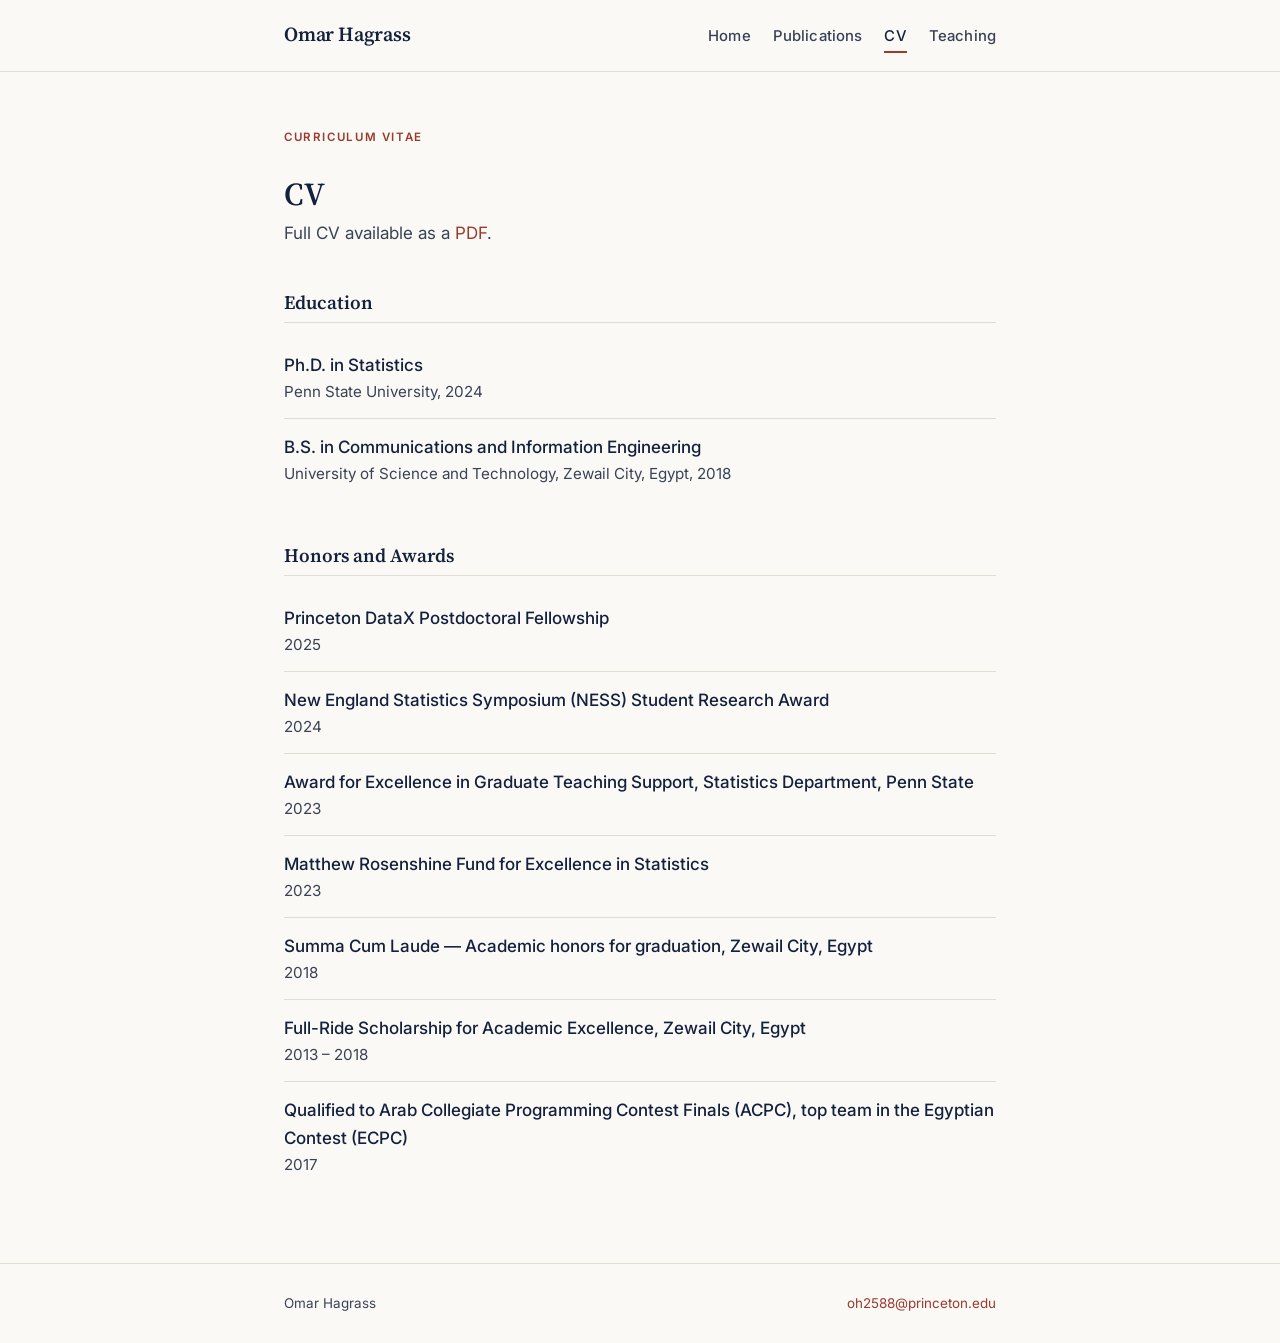
==== cv.html @ 48ccb68c "Add files via upload" ====
<!DOCTYPE html>
<html lang="en">
<head>
<meta charset="utf-8">
<meta name="viewport" content="width=device-width, initial-scale=1">
<title>CV — Omar Hagrass</title>
<meta name="description" content="Curriculum vitae of Omar Hagrass.">
<link rel="preconnect" href="https://fonts.googleapis.com">
<link rel="preconnect" href="https://fonts.gstatic.com" crossorigin>
<link href="https://fonts.googleapis.com/css2?family=Inter:wght@400;500;600&family=Source+Serif+4:opsz,wght@8..60,400;8..60,600&display=swap" rel="stylesheet">
<link rel="stylesheet" href="style.css">
</head>
<body>
<header class="site">
  <div class="nav-inner">
    <a class="brand" href="index.html">Omar Hagrass</a>
    <nav class="tabs">
      <a href="index.html">Home</a>
      <a href="publications.html">Publications</a>
      <a href="cv.html" class="active">CV</a>
      <a href="teaching.html">Teaching</a>
    </nav>
  </div>
</header>

<main>
  <div class="wrap">
    <p class="eyebrow">Curriculum Vitae</p>
    <h1 class="page-title">CV</h1>
    <p style="color:var(--ink-soft);margin:0 0 8px;">Full CV available as a <a href="https://drive.google.com/file/d/1F2kkWln57RC6JuzXL6khSQ2EGfEd1NvO/view">PDF</a>.</p>

    <section class="block">
      <h2>Education</h2>
      <div class="entry">
        <div class="primary">Ph.D. in Statistics</div>
        <div class="secondary">Penn State University, 2024</div>
      </div>
      <div class="entry">
        <div class="primary">B.S. in Communications and Information Engineering</div>
        <div class="secondary">University of Science and Technology, Zewail City, Egypt, 2018</div>
      </div>
    </section>

    <section class="block">
      <h2>Honors and Awards</h2>
      <div class="entry">
        <div class="primary">Princeton DataX Postdoctoral Fellowship</div>
        <div class="secondary">2025</div>
      </div>
      <div class="entry">
        <div class="primary">New England Statistics Symposium (NESS) Student Research Award</div>
        <div class="secondary">2024</div>
      </div>
      <div class="entry">
        <div class="primary">Award for Excellence in Graduate Teaching Support, Statistics Department, Penn State</div>
        <div class="secondary">2023</div>
      </div>
      <div class="entry">
        <div class="primary">Matthew Rosenshine Fund for Excellence in Statistics</div>
        <div class="secondary">2023</div>
      </div>
      <div class="entry">
        <div class="primary">Summa Cum Laude — Academic honors for graduation, Zewail City, Egypt</div>
        <div class="secondary">2018</div>
      </div>
      <div class="entry">
        <div class="primary">Full-Ride Scholarship for Academic Excellence, Zewail City, Egypt</div>
        <div class="secondary">2013 – 2018</div>
      </div>
      <div class="entry">
        <div class="primary">Qualified to Arab Collegiate Programming Contest Finals (ACPC), top team in the Egyptian Contest (ECPC)</div>
        <div class="secondary">2017</div>
      </div>
    </section>
  </div>
</main>

<footer class="site">
  <div class="wrap">
    <span>Omar Hagrass</span>
    <span><a href="mailto:oh2588@princeton.edu">oh2588@princeton.edu</a></span>
  </div>
</footer>
</body>
</html>
---- style.css ----
/* ===== Tokens ===== */
:root {
  --ink: #14213d;          /* deep ink blue — primary text & headings */
  --ink-soft: #3a4256;     /* secondary text */
  --paper: #faf9f6;        /* warm paper background */
  --paper-card: #ffffff;
  --rule: #e2ddd2;         /* hairline dividers */
  --accent: #9a3b2e;       /* muted oxblood — links & marks */
  --accent-soft: #c06a5d;
  --max: 760px;
}

* { box-sizing: border-box; }

html { scroll-behavior: smooth; }

body {
  margin: 0;
  background: var(--paper);
  color: var(--ink);
  font-family: "Inter", -apple-system, BlinkMacSystemFont, "Segoe UI", sans-serif;
  font-size: 17px;
  line-height: 1.65;
  -webkit-font-smoothing: antialiased;
}

h1, h2, h3 {
  font-family: "Source Serif 4", Georgia, serif;
  color: var(--ink);
  line-height: 1.2;
  font-weight: 600;
}

a { color: var(--accent); text-decoration: none; }
a:hover { text-decoration: underline; text-underline-offset: 3px; }

/* ===== Layout ===== */
.wrap { max-width: var(--max); margin: 0 auto; padding: 0 24px; }

/* ===== Header / Nav ===== */
header.site {
  border-bottom: 1px solid var(--rule);
  background: var(--paper);
  position: sticky;
  top: 0;
  z-index: 10;
}
.nav-inner {
  max-width: var(--max);
  margin: 0 auto;
  padding: 18px 24px;
  display: flex;
  align-items: baseline;
  justify-content: space-between;
  flex-wrap: wrap;
  gap: 10px 20px;
}
.brand {
  font-family: "Source Serif 4", Georgia, serif;
  font-size: 1.25rem;
  font-weight: 600;
  color: var(--ink);
  letter-spacing: -0.01em;
}
.brand:hover { text-decoration: none; }
nav.tabs { display: flex; gap: 22px; flex-wrap: wrap; }
nav.tabs a {
  color: var(--ink-soft);
  font-size: 0.93rem;
  font-weight: 500;
  letter-spacing: 0.01em;
  padding-bottom: 2px;
}
nav.tabs a:hover { color: var(--accent); text-decoration: none; }
nav.tabs a.active {
  color: var(--ink);
  border-bottom: 2px solid var(--accent);
}

/* ===== Main ===== */
main { padding: 56px 0 72px; }

.page-title {
  font-size: 2rem;
  margin: 0 0 6px;
  letter-spacing: -0.015em;
}
.eyebrow {
  font-family: "Inter", sans-serif;
  text-transform: uppercase;
  letter-spacing: 0.14em;
  font-size: 0.72rem;
  font-weight: 600;
  color: var(--accent);
  margin: 0 0 28px;
}

/* ===== Home hero ===== */
.hero { display: flex; gap: 36px; align-items: flex-start; flex-wrap: wrap; }
.hero-photo {
  width: 170px; height: 170px; flex: none;
  border-radius: 4px;
  object-fit: cover;
  border: 1px solid var(--rule);
  filter: grayscale(12%);
}
.hero-body { flex: 1; min-width: 260px; }
.hero-body h1 { font-size: 2.2rem; margin: 0 0 4px; letter-spacing: -0.02em; }
.hero-role { color: var(--ink-soft); font-size: 1.02rem; margin: 0 0 16px; }

.links-row { display: flex; gap: 8px; flex-wrap: wrap; margin-top: 4px; }
.links-row a {
  font-size: 0.86rem;
  font-weight: 500;
  border: 1px solid var(--rule);
  border-radius: 999px;
  padding: 5px 14px;
  color: var(--ink-soft);
  background: var(--paper-card);
  transition: border-color .15s, color .15s;
}
.links-row a:hover { border-color: var(--accent-soft); color: var(--accent); text-decoration: none; }

section.block { margin-top: 44px; }
section.block h2 {
  font-size: 1.18rem;
  margin: 0 0 14px;
  padding-bottom: 8px;
  border-bottom: 1px solid var(--rule);
}
section.block p { margin: 0 0 14px; color: var(--ink-soft); }
section.block p strong, section.block p a { color: var(--ink); }
section.block p a { color: var(--accent); }

ul.clean { list-style: none; padding: 0; margin: 0; }
ul.clean.interests li {
  padding: 7px 0 7px 22px;
  position: relative;
  color: var(--ink-soft);
  border-bottom: 1px solid var(--rule);
}
ul.clean.interests li:last-child { border-bottom: none; }
ul.clean.interests li::before {
  content: "—";
  position: absolute; left: 0;
  color: var(--accent-soft);
}

/* ===== Publications ===== */
ol.pubs { list-style: none; padding: 0; margin: 0; counter-reset: pub; }
ol.pubs li {
  position: relative;
  padding: 20px 0 20px 46px;
  border-bottom: 1px solid var(--rule);
  counter-increment: pub;
}
ol.pubs li:last-child { border-bottom: none; }
ol.pubs li::before {
  content: counter(pub, decimal-leading-zero);
  position: absolute; left: 0; top: 22px;
  font-family: "Source Serif 4", Georgia, serif;
  font-size: 0.82rem;
  color: var(--accent-soft);
  font-weight: 600;
}
.pub-title { color: var(--ink); font-weight: 500; }
.pub-meta { color: var(--ink-soft); font-style: italic; }
.pub-venue { color: var(--ink); font-weight: 500; font-style: normal; }
.pub-tags { margin-top: 6px; display: flex; gap: 8px; flex-wrap: wrap; }
.pub-tags a {
  font-size: 0.78rem;
  font-weight: 600;
  letter-spacing: 0.02em;
  border: 1px solid var(--rule);
  border-radius: 3px;
  padding: 2px 9px;
}
.pub-tags a:hover { border-color: var(--accent-soft); text-decoration: none; }

/* ===== CV / Teaching lists ===== */
.entry { padding: 14px 0; border-bottom: 1px solid var(--rule); }
.entry:last-child { border-bottom: none; }
.entry .primary { color: var(--ink); font-weight: 500; }
.entry .secondary { color: var(--ink-soft); font-size: 0.95rem; }

.subhead {
  font-family: "Inter", sans-serif;
  text-transform: uppercase;
  letter-spacing: 0.1em;
  font-size: 0.74rem;
  font-weight: 600;
  color: var(--ink-soft);
  margin: 26px 0 6px;
}

/* ===== Footer ===== */
footer.site {
  border-top: 1px solid var(--rule);
  padding: 28px 0;
  color: var(--ink-soft);
  font-size: 0.84rem;
}
footer.site .wrap { display: flex; justify-content: space-between; flex-wrap: wrap; gap: 8px; }

/* ===== Responsive ===== */
@media (max-width: 560px) {
  body { font-size: 16px; }
  .hero-photo { width: 120px; height: 120px; }
  .hero-body h1 { font-size: 1.8rem; }
  .page-title { font-size: 1.7rem; }
  main { padding: 36px 0 52px; }
}

@media (prefers-reduced-motion: reduce) {
  html { scroll-behavior: auto; }
}
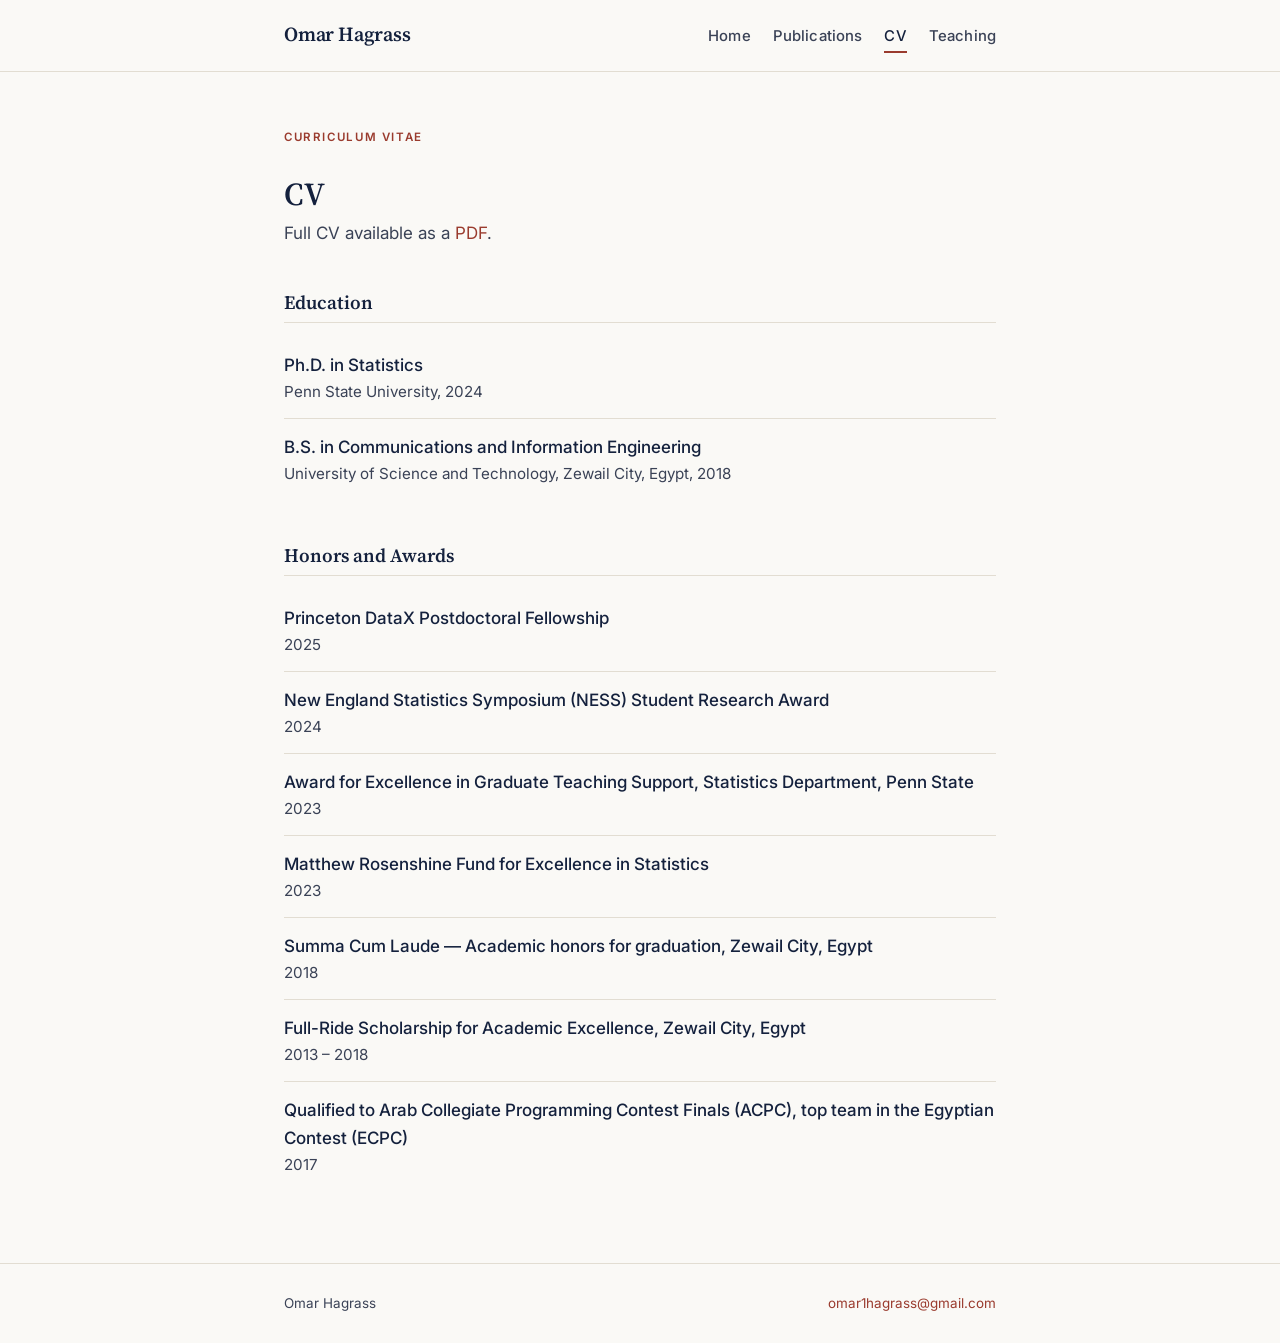
==== commit 18d4a7de: "Update cv.html" ====
--- a/cv.html
+++ b/cv.html
@@ -78,7 +78,7 @@
 <footer class="site">
   <div class="wrap">
     <span>Omar Hagrass</span>
-    <span><a href="mailto:oh2588@princeton.edu">oh2588@princeton.edu</a></span>
+    <span><a href="mailto:omar1hagrass@gmail.com">omar1hagrass@gmail.com</a></span>
   </div>
 </footer>
 </body>
--- a/style.css
+++ b/style.css
@@ -98,11 +98,9 @@
 /* ===== Home hero ===== */
 .hero { display: flex; gap: 36px; align-items: flex-start; flex-wrap: wrap; }
 .hero-photo {
-  width: 170px; height: 170px; flex: none;
-  border-radius: 4px;
-  object-fit: cover;
+  width: 240px; height: auto; flex: none;
+  border-radius: 6px;
   border: 1px solid var(--rule);
-  filter: grayscale(12%);
 }
 .hero-body { flex: 1; min-width: 260px; }
 .hero-body h1 { font-size: 2.2rem; margin: 0 0 4px; letter-spacing: -0.02em; }
@@ -205,7 +203,7 @@
 /* ===== Responsive ===== */
 @media (max-width: 560px) {
   body { font-size: 16px; }
-  .hero-photo { width: 120px; height: 120px; }
+  .hero-photo { width: 180px; }
   .hero-body h1 { font-size: 1.8rem; }
   .page-title { font-size: 1.7rem; }
   main { padding: 36px 0 52px; }
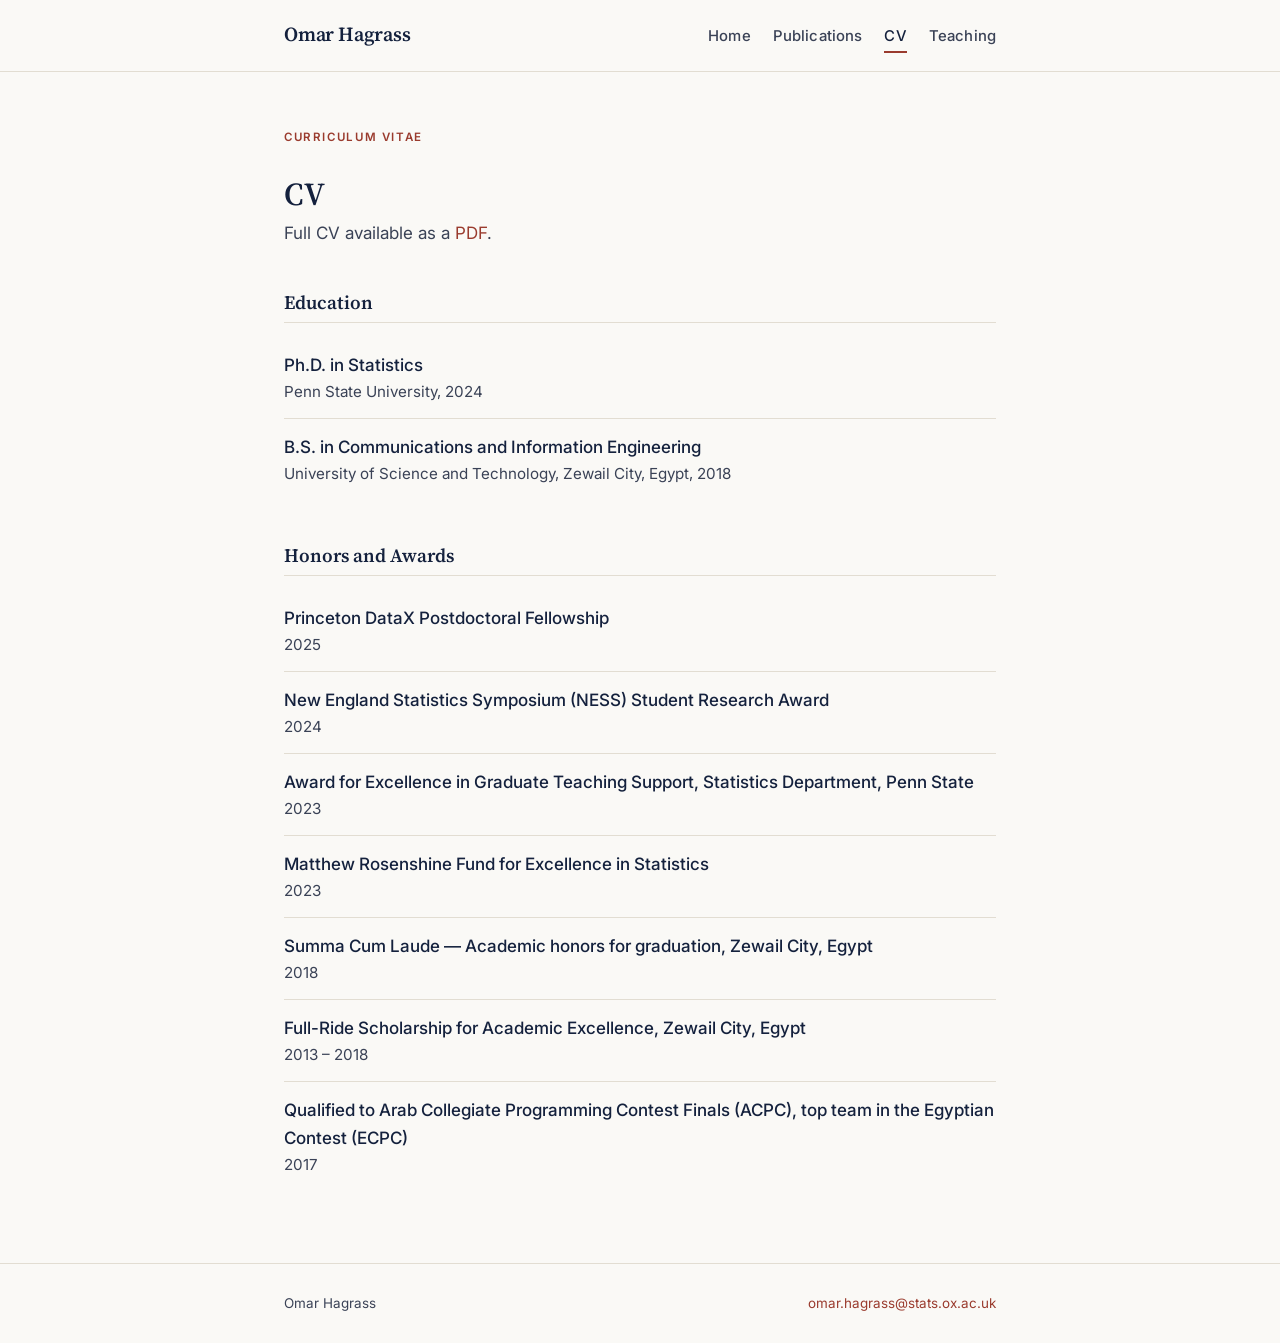
==== commit aadeaafd: "Update cv.html" ====
--- a/cv.html
+++ b/cv.html
@@ -78,7 +78,7 @@
 <footer class="site">
   <div class="wrap">
     <span>Omar Hagrass</span>
-    <span><a href="mailto:omar1hagrass@gmail.com">omar1hagrass@gmail.com</a></span>
+    <span><a href="mailto:omar.hagrass@stats.ox.ac.uk">omar.hagrass@stats.ox.ac.uk</a></span>
   </div>
 </footer>
 </body>
